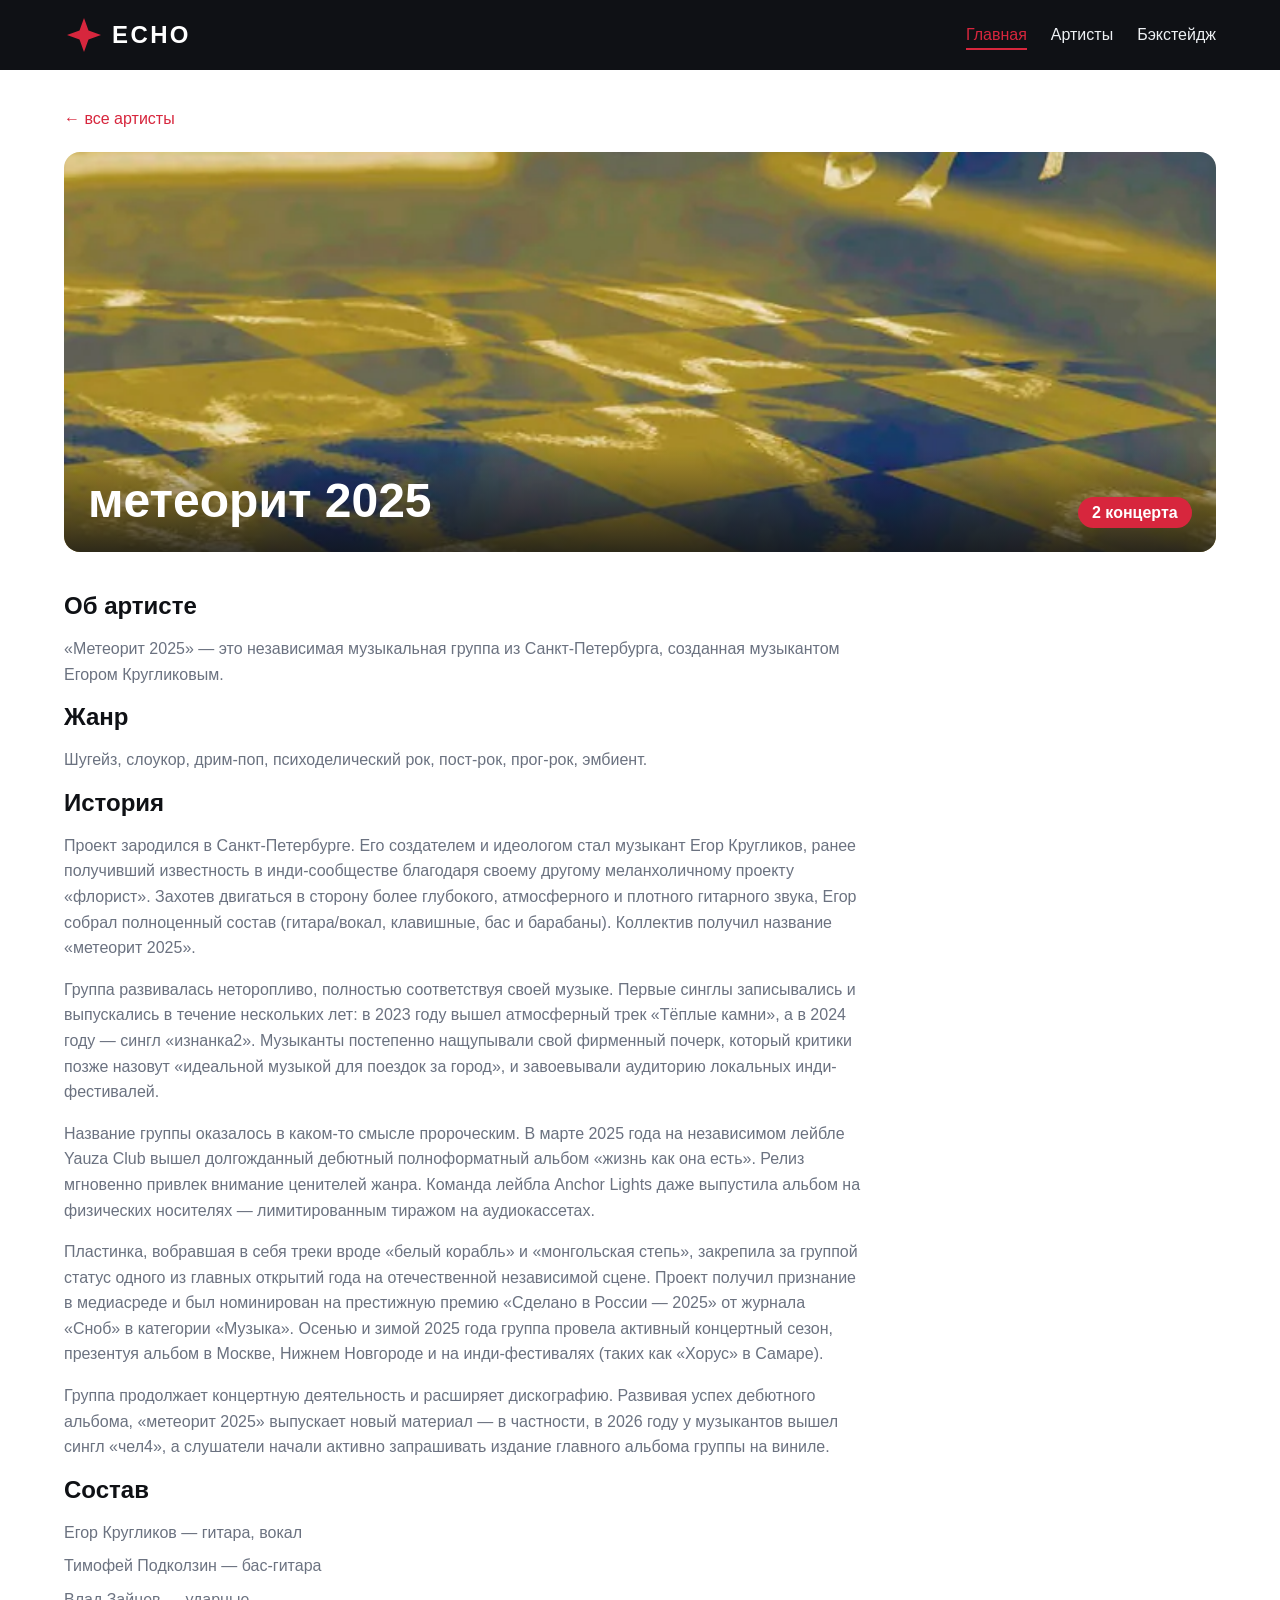
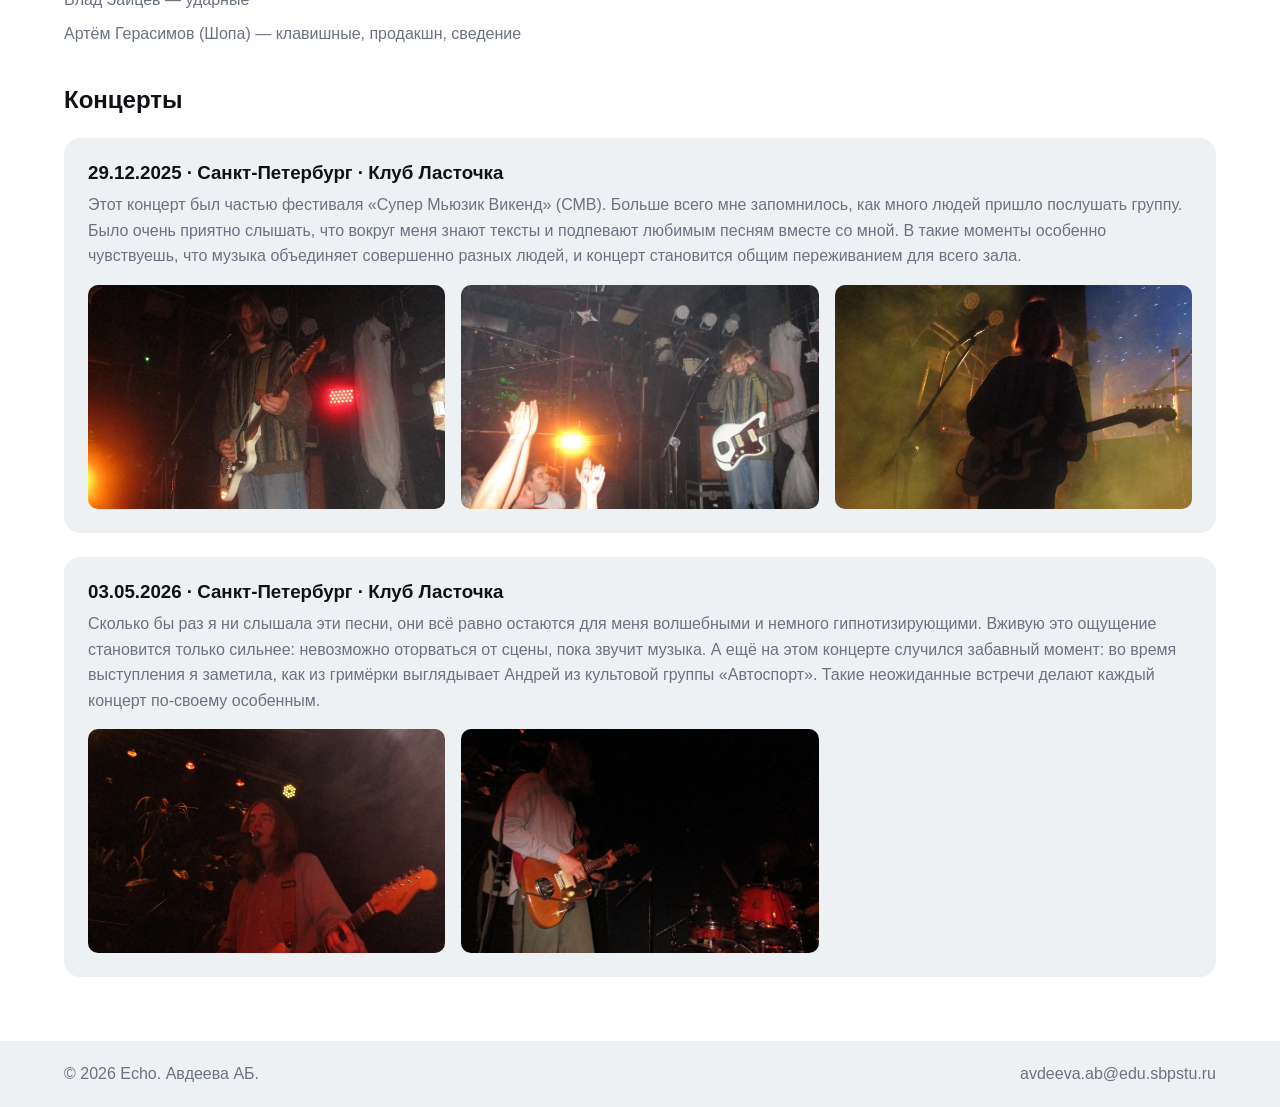
==== meteorit.html @ aa83af57 "Add files via upload" ====
<!DOCTYPE html>
<html lang="ru">

<head>
    <meta charset="UTF-8">
    <meta name="viewport" content="width=device-width, initial-scale=1.0">
    <title>метеорит 2025 — концертный дневник</title>
    <link rel="stylesheet" href="style.css">
    <link rel="stylesheet" href="logo.css">
</head>

<body>

    <header class="header">
        <div class="container header__inner">
            <a href="index.html" class="logo" aria-label="На главную">
                <span class="logo__icon"></span>
                <span class="logo__text">ECHO</span>
            </a>

            <nav class="nav">
                <ul class="nav__list">
                    <li><a href="index.html" class="nav__link nav__link_active">Главная</a></li>
                    <li><a href="artists.html" class="nav__link">Артисты</a></li>
                    <li><a href="backstage.html" class="nav__link">Бэкстейдж</a></li>
                </ul>
            </nav>
        </div>
    </header>

    <main class="main">
        <div class="container">

            <a href="artists.html" class="back">← все артисты</a>

            <section class="profile">
                <img class="profile__img" src="images/meteorit/meteorit.webp" alt="метеорит на сцене">
                <div class="profile__info">
                    <h1 class="profile__name">метеорит 2025</h1>
                    <span class="profile__badge">2 концерта</span>
                </div>
            </section>

            <section class="bio">
                <h2 class="bio__title">Об артисте</h2>
                <p>«Метеорит 2025» — это независимая музыкальная группа из Санкт-Петербурга, созданная музыкантом Егором
                    Кругликовым.</p>

                <h2 class="bio__title">Жанр</h2>
                <p>Шугейз, cлоукор, дрим-поп, психоделический рок, пост-рок, прог-рок, эмбиент.</p>

                <h2 class="bio__title">История</h2>
                <p>Проект зародился в Санкт-Петербурге. Его создателем и идеологом стал музыкант Егор Кругликов, ранее
                    получивший известность в инди-сообществе благодаря своему другому меланхоличному проекту «флорист».
                    Захотев двигаться в сторону более глубокого, атмосферного и плотного гитарного звука, Егор собрал
                    полноценный состав (гитара/вокал, клавишные, бас и барабаны). Коллектив получил название «метеорит
                    2025».</p>
                <p>Группа развивалась неторопливо, полностью соответствуя своей музыке. Первые синглы записывались и
                    выпускались в течение нескольких лет: в 2023 году вышел атмосферный трек «Тёплые камни», а в 2024
                    году — сингл «изнанка2». Музыканты постепенно нащупывали свой фирменный почерк, который критики
                    позже назовут «идеальной музыкой для поездок за город», и завоевывали аудиторию локальных
                    инди-фестивалей.</p>
                <p>Название группы оказалось в каком-то смысле пророческим. В марте 2025 года на независимом лейбле
                    Yauza Club вышел долгожданный дебютный полноформатный альбом «жизнь как она есть». Релиз мгновенно
                    привлек внимание ценителей жанра. Команда лейбла Anchor Lights даже выпустила альбом на физических
                    носителях — лимитированным тиражом на аудиокассетах.</p>
                <p>Пластинка, вобравшая в себя треки вроде «белый корабль» и «монгольская степь», закрепила за группой
                    статус одного из главных открытий года на отечественной независимой сцене. Проект получил признание
                    в медиасреде и был номинирован на престижную премию «Сделано в России — 2025» от журнала «Сноб» в
                    категории «Музыка». Осенью и зимой 2025 года группа провела активный концертный сезон, презентуя
                    альбом в Москве, Нижнем Новгороде и на инди-фестивалях (таких как «Хорус» в Самаре).</p>
                <p>Группа продолжает концертную деятельность и расширяет дискографию. Развивая успех дебютного альбома,
                    «метеорит 2025» выпускает новый материал — в частности, в 2026 году у музыкантов вышел сингл «чел4»,
                    а слушатели начали активно запрашивать издание главного альбома группы на виниле.</p>

                <h2 class="bio__title">Состав</h2>
                <ul class="bio__list">
                    <li>Егор Кругликов — гитара, вокал</li>
                    <li>Тимофей Подколзин — бас-гитара</li>
                    <li>Влад Зайцев — ударные</li>
                    <li>Артём Герасимов (Шопа) — клавишные, продакшн, сведение</li>
                </ul>
            </section>

            <section class="concerts">
                <h2 class="concerts__title">Концерты</h2>

                <article class="concert">
                    <h3 class="concert__title">29.12.2025 · Санкт-Петербург · Клуб Ласточка</h3>
                    <p class="concert__text">Этот концерт был частью фестиваля «Супер Мьюзик Викенд» (СМВ). Больше
                        всего мне запомнилось, как много людей пришло послушать группу. Было очень приятно слышать, что
                        вокруг меня знают тексты и подпевают любимым песням вместе со мной. В такие моменты особенно
                        чувствуешь, что музыка объединяет совершенно разных людей, и концерт становится общим
                        переживанием для всего зала.</p>
                    <div class="concert__photos">
                        <img class="concert__img" src="images/meteorit/29.12/1_1.webp" alt="у микрофона">
                        <img class="concert__img" src="images/meteorit/29.12/1_2.webp" alt="вместе с залом">
                        <img class="concert__img" src="images/meteorit/29.12/1_3.webp" alt="с дымом">
                    </div>
                </article>

                <article class="concert">
                    <h3 class="concert__title">03.05.2026 · Санкт-Петербург · Клуб Ласточка</h3>
                    <p class="concert__text">Сколько бы раз я ни слышала эти песни, они всё равно остаются для меня
                        волшебными и немного гипнотизирующими. Вживую это ощущение становится только сильнее: невозможно
                        оторваться от сцены, пока звучит музыка. А ещё на этом концерте случился забавный момент: во
                        время выступления я заметила, как из гримёрки выглядывает Андрей из культовой группы
                        «Автоспорт». Такие неожиданные встречи делают каждый концерт по-своему особенным.</p>
                    <div class="concert__photos">
                        <img class="concert__img" src="images/meteorit/03.05/1_1.webp" alt="у микрофона">
                        <img class="concert__img" src="images/meteorit/03.05/1_2.webp" alt="сцена">
                    </div>
                </article>

            </section>
        </div>
    </main>
    <footer class="footer">
        <div class="container footer__inner">
            <p>&copy; 2026 Echo. Авдеева АБ.</p>
            <address class="footer__contact">avdeeva.ab@edu.sbpstu.ru</address>
        </div>
    </footer>

    <dialog class="lightbox" id="lightbox">
        <img class="lightbox__img" src="" alt="">
    </dialog>
    <script src="script.js"></script>
</body>

</html>
---- style.css ----
:root {
    --color-dark: #0F1115;
    --color-light: #FFFFFF;
    --color-gray-light: #EEF1F4;
    --color-gray: #6B7280;
    --color-accent: #D7263D;

    --font-xs: 0.875rem;
    --font-s: 1rem;
    --font-m: 1.25rem;
    --font-l: 1.5rem;
    --font-xl: 2rem;
    --font-xxl: 3rem;

    --space-xs: 0.5rem;
    --space-s: 1rem;
    --space-m: 1.5rem;
    --space-l: 2.5rem;
    --section-gap: 5rem;

    --radius: 1rem;
    --radius-small: 0.625rem;
    --border: 0.125rem;

}

/* ===== сброс стандартных отступов ===== */
* {
    margin: 0;
    padding: 0;
    box-sizing: border-box;
}

/* вся страница. шрифт, цвет текста и фона */
body {
    font-family: Arial, sans-serif;
    color: var(--color-dark);
    background: var(--color-light);
    min-height: 100vh;
    display: flex;
    flex-direction: column;
}

/* все ссылки */
a {
    text-decoration: none;
    color: inherit;
}

/* все списки без маркеров */
ul {
    list-style: none;
}

/* контейнер ограничивает ширину контента и центрирует его */
.container {
    max-width: 1200px;
    margin: 0 auto;
    padding: 0 var(--space-m);
}

/* ===== шапка ===== */
.header {
    background: var(--color-dark);
    color: var(--color-light);
    position: sticky;
    top: 0;
    z-index: 50;

}

/* внутренняя часть шапки. лого, меню */
.header__inner {
    display: flex;
    justify-content: space-between;
    /* лого слева, меню справа */
    align-items: center;
    height: 4.375rem;
}




/* ===== меню ===== */
/* список пунктов в меню */
.nav__list {
    display: flex;
    gap: var(--space-m);
}

/* пункт меню. цвет текста и линия снизу */
.nav__link {
    padding: 5px 0;
    color: var(--color-gray-light);
    border-bottom: var(--border) solid transparent;
    /* transition: color 0.2s, border-color 0.2s; */
}

/* пункт меню при наведении и текущая страница */
.nav__link:hover, .nav__link_active {
    color: var(--color-accent);
    border-bottom-color: var(--color-accent);
}

/* ===== основная часть ===== */
.main {
    flex: 1;
    /* занимает всё свободное место, толкая footer вниз */
    padding: var(--space-l) 0;
}

/* заголовок страницы, отступ снизу от текста */
.main h1 {
    margin-bottom: var(--space-m);
}

/* текст в основной части */
.main p {
    color: var(--color-gray);
}



/* на главной убираем верхний отступ, чтобы hero прилегал к шапке */
.main_home {
    padding-top: 0;
}

/* ===== hero ===== */
/* фото на фоне + полупрозрачное затемнение поверх */
.hero {
    min-height: 60vh;
    /* 60% высоты экрана */
    display: flex;
    align-items: center;
    /* текст по центру по вертикали */
    text-align: center;
    background:
        linear-gradient(rgba(15, 17, 21, 0.6), rgba(15, 17, 21, 0.6)),
        url("images/hero.webp") center / cover no-repeat;
    margin-bottom: var(--section-gap);
}

/* заголовок */
.hero .hero__title {
    font-size: var(--font-xxl);
    color: var(--color-light);
    margin-bottom: var(--space-s);
}

/* подпись под заголовком */
.hero .hero__text {
    font-size: var(--font-m);
    color: var(--color-gray-light);
    max-width: 37.5rem;
    margin: 0 auto;
}



/* ===== счётчик ===== */
/* тёмное окошко в цвет шапки, со скруглёнными углами, по центру */
.counter {
    max-width: 16rem;
    margin: 0 auto var(--section-gap);
    padding: var(--space-m);
    border: var(--border) solid var(--color-accent);
    border-radius: var(--radius);
    text-align: center;
}

/* цифра */
.counter .counter__number {
    font-size: var(--font-xxl);
    font-weight: bold;
    color: var(--color-accent);
    line-height: 1;
    margin: var(--space-xs) 0;
    /* отступ от подписей сверху и снизу */
}

/* подпись под цифрой */
.counter .counter__text {
    font-size: var(--font-m);
    color: var(--color-gray);
}



/* ===== почему концерты важны ===== */
/* flow-root: блок "обнимает" фото и не даёт ему вылезти вниз */
.about {
    display: flow-root;
    margin-bottom: var(--section-gap);
}

/* фото слева, текст обтекает его справа и снизу */
.about__img {
    float: left;
    width: 40%;
    margin: 0 var(--space-m) var(--space-s) 0;
    /* отступы справа и снизу до текста */
    border-radius: 15px;
}

.about__img_right {
    float: right;
    margin: 0 0 var(--space-s) var(--space-m);
}

/* заголовок */
.about__title {
    margin-bottom: var(--space-s);
}

/* абзацы */
.about__content p {
    margin-bottom: var(--space-s);
    line-height: 1.6;
}

/* ===== переходы на другие страницы ===== */
.next {
    margin-bottom: var(--section-gap);
}

/* заголовок блока */
.next__title {
    margin-bottom: var(--space-m);
}

/* две карточки рядом */
.next__list {
    display: grid;
    grid-template-columns: repeat(auto-fit, minmax(min(12rem, 100%), 1fr));
    gap: var(--space-m);
}

/* карточка: рамка и скруглённые углы */
.next__card {
    display: block;
    border: var(--border) solid var(--color-gray-light);
    border-radius: var(--radius);
    overflow: hidden;
    /* обрезает углы фото по скруглению */
    /* transition: border-color 0.2s; */
}

/* фото в карточке: одинаковая высота у обеих */
.next__img {
    display: block;
    width: 100%;
    height: 16rem;
    object-fit: cover;
    /* заполняет блок без искажений */
}

/* название */
.next__name {
    padding: var(--space-s) var(--space-m) var(--space-m);
    /* transition: color 0.2s; */
}

/* описание */
.next__text {
    padding: 0 var(--space-m) var(--space-m);
}

/* при наведении: красная рамка и название */
.next__card:hover {
    border-color: var(--color-accent);
}

.next__card:hover .next__name {
    color: var(--color-accent);
}



/* ===== список артистов ===== */
/* карточки друг под другом */
.artists {
    display: flex;
    flex-direction: column;
    gap: var(--space-m);
}

/* карточка: фото, имя и цифра в одну строку */
.artist {
    display: flex;
    align-items: center;
    gap: var(--space-m);
    padding: var(--space-s);
    border: var(--border) solid var(--color-gray-light);
    border-radius: var(--radius);
    /* transition: border-color 0.2s; */
}

/* большое фото */
.artist__img {
    display: block;
    width: 16rem;
    height: 10.5rem;
    object-fit: cover;
    /* заполняет блок без искажений */
    border-radius: var(--radius);
    flex-shrink: 0;
    /* фото не сжимается */
}

/* имя и жанр занимают всё место между фото и цифрой */
/* ???????????????????? */
.artist__info {
    flex: 1;
    min-width: 0;
}

/* имя */
.artist__name {
    font-size: var(--font-l);
    hyphens: auto;
}

/* жанр */
.artist__genre {
    margin-top: var(--space-xs);
}

/* сколько раз была: цифра и подпись под ней */
.artist__count {
    flex-shrink: 0;
    padding: 0 var(--space-s);
    text-align: center;
}

.artist__number {
    display: block;
    font-size: var(--font-xl);
    font-weight: bold;
    color: var(--color-accent);
    line-height: 1;
    /* можно удалить */
}

/* ХЗ ЗАЧЕМ.... это надпись "концерта"*/
.artist__label {
    font-size: var(--font-xs);
    color: var(--color-gray);
}

/* при наведении: красная рамка и имя */
.artist:hover {
    border-color: var(--color-accent);
}

.artist:hover .artist__name {
    color: var(--color-accent);
}



/* ===== страница артиста ===== */
/* ссылка назад */
.back {
    display: inline-block;
    margin-bottom: var(--space-m);
    color: var(--color-accent);
}

.back:hover {
    text-decoration: underline;
}

/* большое фото с именем поверх */
.profile {
    position: relative;
    /* чтобы имя можно было поставить поверх фото */
    border-radius: var(--radius);
    overflow: hidden;
    margin-bottom: var(--space-l);
}

.profile__img {
    display: block;
    width: 100%;
    height: 25rem;
    object-fit: cover;
}

/* полоса внизу фото с затемнением: имя слева, плашка справа */
.profile__info {
    position: absolute;
    left: 0;
    right: 0;
    bottom: 0;
    padding: var(--space-m);
    display: flex;
    justify-content: space-between;
    align-items: flex-end;
    background: linear-gradient(transparent, rgba(15, 17, 21, 0.8));
}

.profile .profile__name {
    font-size: var(--font-xxl);
    color: var(--color-light);
    margin-bottom: 0;
    hyphens: auto;
}

/* красная плашка с числом концертов */
.profile__badge {
    background: var(--color-accent);
    color: var(--color-light);
    padding: 0.4em 0.9em;
    border-radius: var(--radius);
    font-weight: bold;
}

/* об артисте */
.bio {
    max-width: 50rem;
    /* чтобы строки не были слишком длинными */
    margin-bottom: var(--space-l);
}

.bio__title {
    margin-bottom: var(--space-s);
}

.bio p {
    line-height: 1.6;
    margin-bottom: var(--space-s);
}

.bio__list {
    line-height: 1.6;
    margin-bottom: var(--space-s);
    color: var(--color-gray);
}

.bio__list li {
    margin-bottom: var(--space-xs);
}

/* концерты */
.concerts__title {
    margin-bottom: var(--space-m);
}

/* блок одного концерта */
.concert {
    background: var(--color-gray-light);
    border-radius: var(--radius);
    padding: var(--space-m);
    margin-bottom: var(--space-m);
}

.concert__title {
    margin-bottom: var(--space-xs);
}

.concert__text {
    line-height: 1.6;
}

/* фото концерта: три в ряд */
.concert__photos {
    display: grid;
    grid-template-columns: repeat(3, 1fr);
    gap: var(--space-s);
    margin-top: var(--space-s);
}

.concert__img {
    display: block;
    width: 100%;
    height: 14rem;
    object-fit: cover;
    border-radius: var(--radius-small);
}



/* ===== подвал ===== */
/* фон, текст и отступы */
.footer {
    background: var(--color-gray-light);
    color: var(--color-gray);
    padding: var(--space-m) 0;
}

/* внутренняя часть, копирайт и ссылки */
.footer__inner {
    display: flex;
    justify-content: space-between;
    align-items: center;
}

.footer__contact {
    font-style: normal;
}

.footer__contact a:hover {
    color: var(--color-accent);
}



/* ===== увеличенное фото ===== */
/* курсор-лупа над фото концертов */
.concert__img {
    cursor: zoom-in;
}

/* окно: без рамки, со скруглёнными углами, по центру */
.lightbox {
    margin: auto;
    padding: 0;
    border-color: var(--color-accent);
    border-radius: var(--radius);

    cursor: zoom-out;
}

/* затемнение страницы под окном */
.lightbox::backdrop {
    background: rgba(15, 17, 21, 0.8);
}

/* фото целиком, не больше 80% экрана */
.lightbox__img {
    display: block;
    max-width: 80vw;
    max-height: 80vh;
}





/* ===== для узких экранов ===== */
@media (max-width: 35em) {

    /* шапка. лого и меню друг под другом */
    .header__inner {
        flex-direction: column;
        height: auto;
        padding: var(--space-s) var(--space-m);
        gap: var(--space-s);
    }

    /* меню. пункты ближе друг к другу, перенос на другую строку */
    .nav__list {
        gap: var(--space-s);
        flex-wrap: wrap;
        justify-content: center;
    }

    /* подвал. копирайт и ссылки друг под другом */
    .footer__inner {
        flex-direction: column;
        gap: var(--space-xs);
        text-align: center;
    }

    /* hero. текст меньше */
    .hero .hero__title {
        font-size: var(--font-xl);
    }

    .hero .hero__text {
        font-size: var(--space-s);
    }

    /* блок "почему концерты". на телефоне без обтекания, фото сверху */
    .about__img {
        float: none;
        width: 100%;
        margin: 0 0 var(--space-m);
    }


    /* артисты. фото на всю ширину сверху, имя и цифра под ним */
    .artist {
        flex-wrap: wrap;
        gap: var(--space-s);
    }

    .artist__name {
        font-size: var(--font-m);
    }

    .artist__img {
        width: 100%;
        height: 12.5rem;
    }

    /* страница артиста. фото ниже, имя меньше, плашка под именем */
    .profile__img {
        height: 16rem;
    }

    .profile__info {
        flex-direction: column;
        align-items: flex-start;
        gap: var(--space-xs);
        padding: var(--space-m);
    }

    .profile .profile__name {
        font-size: var(--font-l);
    }

    /* фото концерта друг под другом */
    .concert__photos {
        grid-template-columns: 1fr;
    }
        /* название сайта и цифра счётчика меньше */
    .logo__text {
        font-size: var(--font-m);
    }
    .counter .counter__number {
        font-size: var(--font-xl);
    }
}
---- logo.css ----
.logo {
    display: flex;
    align-items: center;
    gap: var(--space-xs);
}

.logo__icon {
    width: 2.5rem;
    height: 2.5rem;
    background: var(--color-accent);
    clip-path: polygon(50% 7.5%, 61.25% 38.75%, 92.5% 50%, 61.25% 61.25%,
            50% 92.5%, 38.75% 61.25%, 7.5% 50%, 38.75% 38.75%);
    transition: transform 0.3s;
}

.logo__text {
    font-size: var(--font-l);
    font-weight: bold;
    letter-spacing: 0.1em;
    color: var(--color-light);
}

.logo:hover .logo__icon {
    transform: rotate(45deg);
}

.logo:hover .logo__text{
    color: var(--color-accent);
}
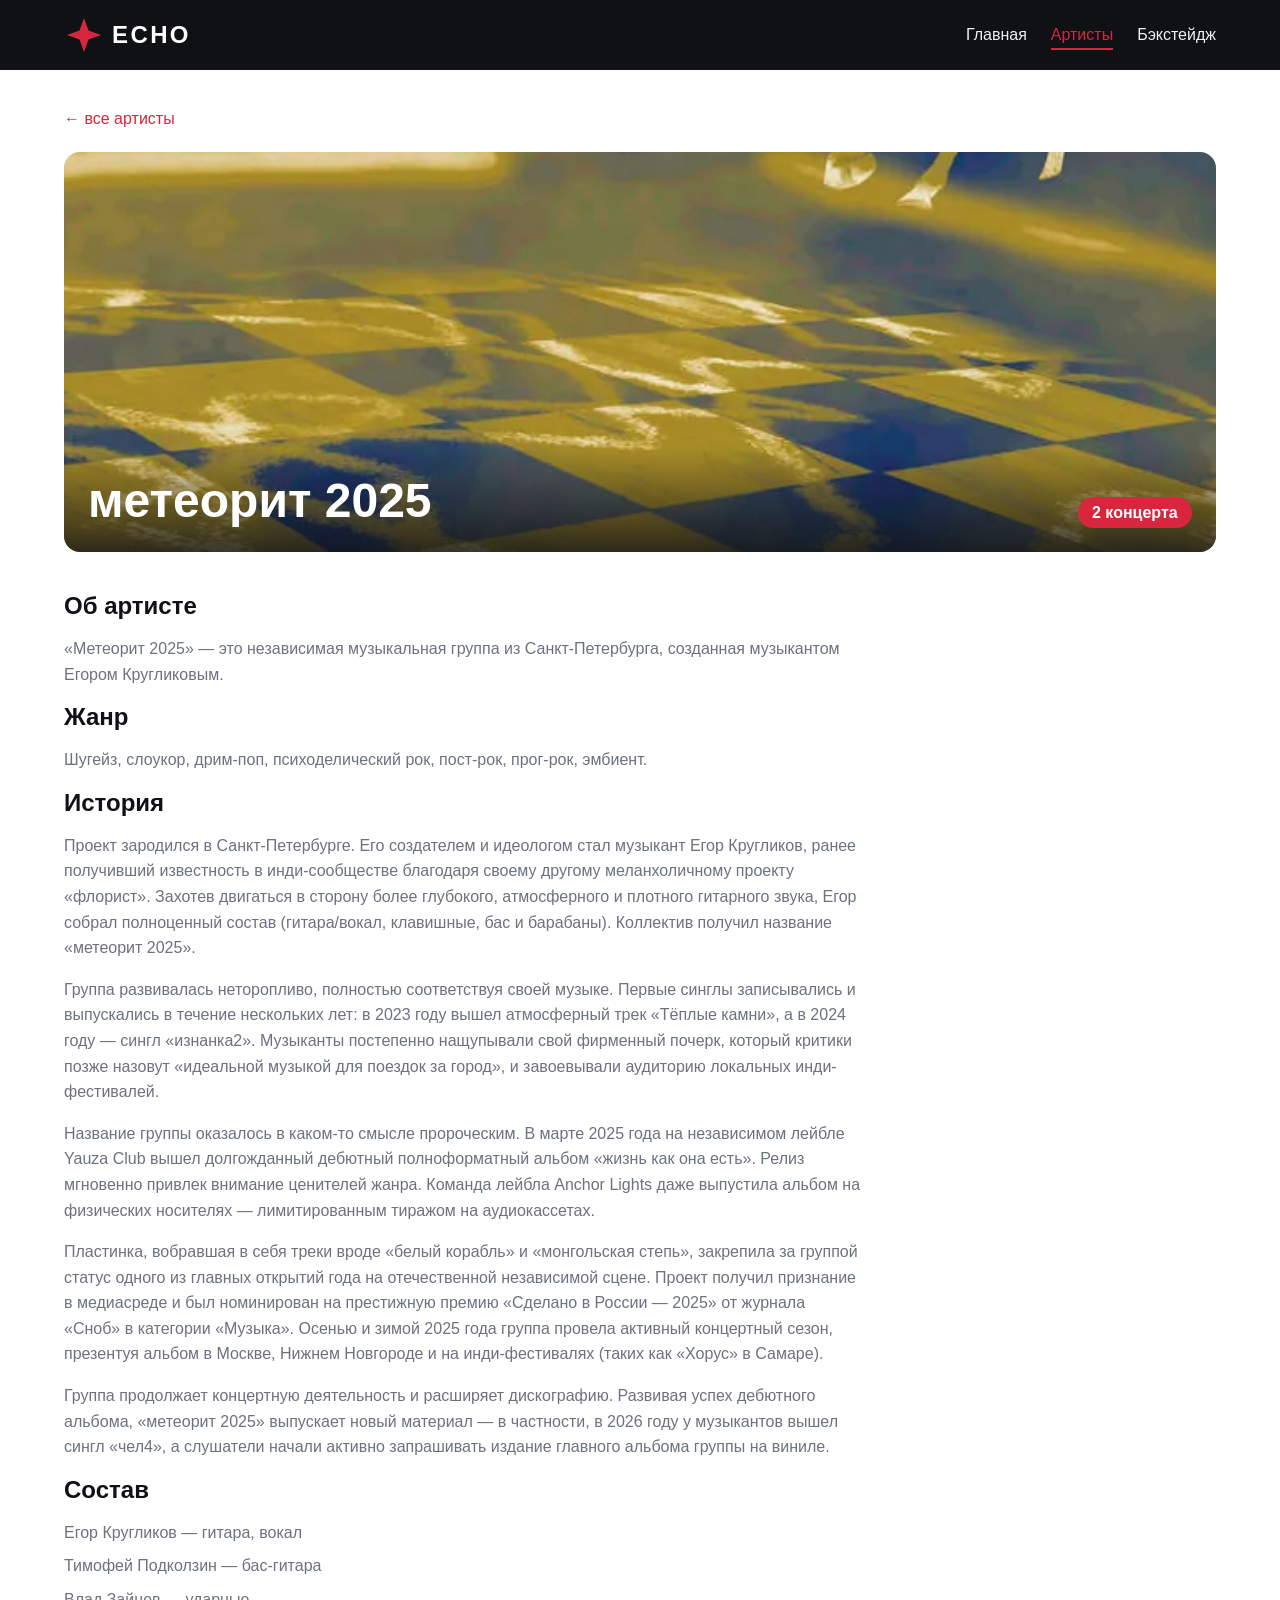
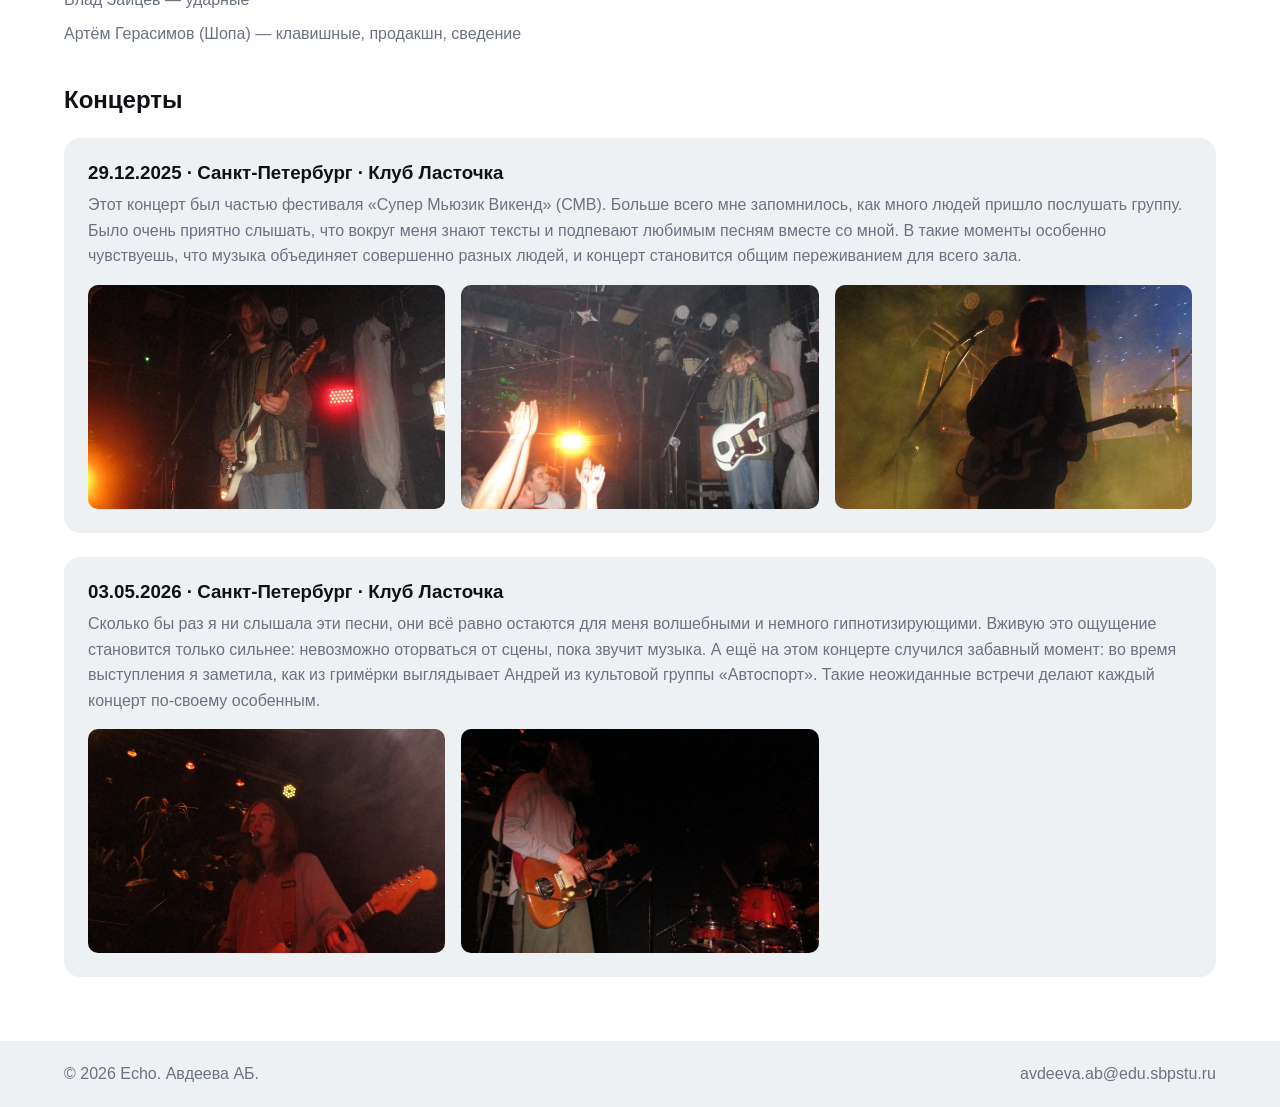
==== commit 4351811d: "Add files via upload" ====
--- a/meteorit.html
+++ b/meteorit.html
@@ -20,8 +20,8 @@
 
             <nav class="nav">
                 <ul class="nav__list">
-                    <li><a href="index.html" class="nav__link nav__link_active">Главная</a></li>
-                    <li><a href="artists.html" class="nav__link">Артисты</a></li>
+                    <li><a href="index.html" class="nav__link">Главная</a></li>
+                    <li><a href="artists.html" class="nav__link nav__link_active">Артисты</a></li>
                     <li><a href="backstage.html" class="nav__link">Бэкстейдж</a></li>
                 </ul>
             </nav>
--- a/style.css
+++ b/style.css
@@ -23,15 +23,13 @@
     --border: 0.125rem;
 
 }
-
-/* ===== сброс стандартных отступов ===== */
 * {
     margin: 0;
     padding: 0;
     box-sizing: border-box;
 }
 
-/* вся страница. шрифт, цвет текста и фона */
+
 body {
     font-family: Arial, sans-serif;
     color: var(--color-dark);
@@ -41,25 +39,23 @@
     flex-direction: column;
 }
 
-/* все ссылки */
+
 a {
     text-decoration: none;
     color: inherit;
 }
-
-/* все списки без маркеров */
 ul {
     list-style: none;
 }
 
-/* контейнер ограничивает ширину контента и центрирует его */
+
 .container {
     max-width: 1200px;
     margin: 0 auto;
     padding: 0 var(--space-m);
 }
 
-/* ===== шапка ===== */
+
 .header {
     background: var(--color-dark);
     color: var(--color-light);
@@ -68,12 +64,9 @@
     z-index: 50;
 
 }
-
-/* внутренняя часть шапки. лого, меню */
 .header__inner {
     display: flex;
     justify-content: space-between;
-    /* лого слева, меню справа */
     align-items: center;
     height: 4.375rem;
 }
@@ -81,74 +74,53 @@
 
 
 
-/* ===== меню ===== */
-/* список пунктов в меню */
 .nav__list {
     display: flex;
     gap: var(--space-m);
 }
-
-/* пункт меню. цвет текста и линия снизу */
 .nav__link {
     padding: 5px 0;
     color: var(--color-gray-light);
     border-bottom: var(--border) solid transparent;
     /* transition: color 0.2s, border-color 0.2s; */
 }
-
-/* пункт меню при наведении и текущая страница */
 .nav__link:hover, .nav__link_active {
     color: var(--color-accent);
     border-bottom-color: var(--color-accent);
 }
 
-/* ===== основная часть ===== */
+
+
 .main {
     flex: 1;
-    /* занимает всё свободное место, толкая footer вниз */
     padding: var(--space-l) 0;
 }
-
-/* заголовок страницы, отступ снизу от текста */
 .main h1 {
     margin-bottom: var(--space-m);
 }
-
-/* текст в основной части */
 .main p {
     color: var(--color-gray);
 }
-
-
-
-/* на главной убираем верхний отступ, чтобы hero прилегал к шапке */
 .main_home {
     padding-top: 0;
 }
 
-/* ===== hero ===== */
-/* фото на фоне + полупрозрачное затемнение поверх */
+
 .hero {
     min-height: 60vh;
-    /* 60% высоты экрана */
     display: flex;
     align-items: center;
-    /* текст по центру по вертикали */
     text-align: center;
     background:
         linear-gradient(rgba(15, 17, 21, 0.6), rgba(15, 17, 21, 0.6)),
         url("images/hero.webp") center / cover no-repeat;
     margin-bottom: var(--section-gap);
 }
-
-/* заголовок */
 .hero .hero__title {
     font-size: var(--font-xxl);
     color: var(--color-light);
     margin-bottom: var(--space-s);
 }
-
-/* подпись под заголовком */
 .hero .hero__text {
     font-size: var(--font-m);
     color: var(--color-gray-light);
@@ -158,8 +130,7 @@
 
 
 
-/* ===== счётчик ===== */
-/* тёмное окошко в цвет шапки, со скруглёнными углами, по центру */
+
 .counter {
     max-width: 16rem;
     margin: 0 auto var(--section-gap);
@@ -168,8 +139,6 @@
     border-radius: var(--radius);
     text-align: center;
 }
-
-/* цифра */
 .counter .counter__number {
     font-size: var(--font-xxl);
     font-weight: bold;
@@ -178,8 +147,6 @@
     margin: var(--space-xs) 0;
     /* отступ от подписей сверху и снизу */
 }
-
-/* подпись под цифрой */
 .counter .counter__text {
     font-size: var(--font-m);
     color: var(--color-gray);
@@ -187,105 +154,75 @@
 
 
 
-/* ===== почему концерты важны ===== */
-/* flow-root: блок "обнимает" фото и не даёт ему вылезти вниз */
+
 .about {
     display: flow-root;
     margin-bottom: var(--section-gap);
 }
-
-/* фото слева, текст обтекает его справа и снизу */
 .about__img {
     float: left;
     width: 40%;
     margin: 0 var(--space-m) var(--space-s) 0;
-    /* отступы справа и снизу до текста */
-    border-radius: 15px;
-}
-
+    border-radius: var(--radius);
+}
 .about__img_right {
     float: right;
     margin: 0 0 var(--space-s) var(--space-m);
 }
-
-/* заголовок */
 .about__title {
     margin-bottom: var(--space-s);
 }
-
-/* абзацы */
 .about__content p {
     margin-bottom: var(--space-s);
     line-height: 1.6;
 }
 
-/* ===== переходы на другие страницы ===== */
+
+
 .next {
     margin-bottom: var(--section-gap);
 }
-
-/* заголовок блока */
 .next__title {
     margin-bottom: var(--space-m);
 }
-
-/* две карточки рядом */
 .next__list {
     display: grid;
     grid-template-columns: repeat(auto-fit, minmax(min(12rem, 100%), 1fr));
     gap: var(--space-m);
 }
-
-/* карточка: рамка и скруглённые углы */
 .next__card {
     display: block;
     border: var(--border) solid var(--color-gray-light);
     border-radius: var(--radius);
     overflow: hidden;
-    /* обрезает углы фото по скруглению */
-    /* transition: border-color 0.2s; */
-}
-
-/* фото в карточке: одинаковая высота у обеих */
+}
 .next__img {
     display: block;
     width: 100%;
     height: 16rem;
     object-fit: cover;
-    /* заполняет блок без искажений */
-}
-
-/* название */
+}
 .next__name {
     padding: var(--space-s) var(--space-m) var(--space-m);
-    /* transition: color 0.2s; */
-}
-
-/* описание */
+}
 .next__text {
     padding: 0 var(--space-m) var(--space-m);
 }
-
-/* при наведении: красная рамка и название */
 .next__card:hover {
     border-color: var(--color-accent);
 }
-
 .next__card:hover .next__name {
     color: var(--color-accent);
 }
 
 
 
-/* ===== список артистов ===== */
-/* карточки друг под другом */
+
 .artists {
     display: flex;
     flex-direction: column;
     gap: var(--space-m);
 }
-
-/* карточка: фото, имя и цифра в одну строку */
 .artist {
     display: flex;
     align-items: center;
@@ -293,101 +230,75 @@
     padding: var(--space-s);
     border: var(--border) solid var(--color-gray-light);
     border-radius: var(--radius);
-    /* transition: border-color 0.2s; */
-}
-
-/* большое фото */
+}
 .artist__img {
     display: block;
     width: 16rem;
     height: 10.5rem;
     object-fit: cover;
-    /* заполняет блок без искажений */
     border-radius: var(--radius);
     flex-shrink: 0;
-    /* фото не сжимается */
-}
-
-/* имя и жанр занимают всё место между фото и цифрой */
-/* ???????????????????? */
+}
 .artist__info {
     flex: 1;
     min-width: 0;
 }
-
-/* имя */
 .artist__name {
     font-size: var(--font-l);
     hyphens: auto;
 }
-
-/* жанр */
 .artist__genre {
     margin-top: var(--space-xs);
 }
-
-/* сколько раз была: цифра и подпись под ней */
 .artist__count {
     flex-shrink: 0;
     padding: 0 var(--space-s);
     text-align: center;
 }
-
 .artist__number {
     display: block;
     font-size: var(--font-xl);
     font-weight: bold;
     color: var(--color-accent);
     line-height: 1;
-    /* можно удалить */
-}
-
-/* ХЗ ЗАЧЕМ.... это надпись "концерта"*/
+}
 .artist__label {
     font-size: var(--font-xs);
     color: var(--color-gray);
 }
-
-/* при наведении: красная рамка и имя */
 .artist:hover {
     border-color: var(--color-accent);
 }
-
 .artist:hover .artist__name {
     color: var(--color-accent);
 }
 
 
 
-/* ===== страница артиста ===== */
-/* ссылка назад */
+
 .back {
     display: inline-block;
     margin-bottom: var(--space-m);
     color: var(--color-accent);
 }
-
 .back:hover {
     text-decoration: underline;
 }
 
-/* большое фото с именем поверх */
+
+
 .profile {
     position: relative;
-    /* чтобы имя можно было поставить поверх фото */
     border-radius: var(--radius);
     overflow: hidden;
     margin-bottom: var(--space-l);
 }
-
 .profile__img {
     display: block;
     width: 100%;
     height: 25rem;
     object-fit: cover;
 }
-
-/* полоса внизу фото с затемнением: имя слева, плашка справа */
 .profile__info {
     position: absolute;
     left: 0;
@@ -399,15 +310,12 @@
     align-items: flex-end;
     background: linear-gradient(transparent, rgba(15, 17, 21, 0.8));
 }
-
 .profile .profile__name {
     font-size: var(--font-xxl);
     color: var(--color-light);
     margin-bottom: 0;
     hyphens: auto;
 }
-
-/* красная плашка с числом концертов */
 .profile__badge {
     background: var(--color-accent);
     color: var(--color-light);
@@ -416,61 +324,49 @@
     font-weight: bold;
 }
 
-/* об артисте */
+
 .bio {
     max-width: 50rem;
-    /* чтобы строки не были слишком длинными */
     margin-bottom: var(--space-l);
 }
-
 .bio__title {
     margin-bottom: var(--space-s);
 }
-
 .bio p {
     line-height: 1.6;
     margin-bottom: var(--space-s);
 }
-
 .bio__list {
     line-height: 1.6;
     margin-bottom: var(--space-s);
     color: var(--color-gray);
 }
-
 .bio__list li {
     margin-bottom: var(--space-xs);
 }
 
-/* концерты */
+
 .concerts__title {
     margin-bottom: var(--space-m);
 }
-
-/* блок одного концерта */
 .concert {
     background: var(--color-gray-light);
     border-radius: var(--radius);
     padding: var(--space-m);
     margin-bottom: var(--space-m);
 }
-
 .concert__title {
     margin-bottom: var(--space-xs);
 }
-
 .concert__text {
     line-height: 1.6;
 }
-
-/* фото концерта: три в ряд */
 .concert__photos {
     display: grid;
     grid-template-columns: repeat(3, 1fr);
     gap: var(--space-s);
     margin-top: var(--space-s);
 }
-
 .concert__img {
     display: block;
     width: 100%;
@@ -481,38 +377,31 @@
 
 
 
-/* ===== подвал ===== */
-/* фон, текст и отступы */
+
 .footer {
     background: var(--color-gray-light);
     color: var(--color-gray);
     padding: var(--space-m) 0;
 }
-
-/* внутренняя часть, копирайт и ссылки */
 .footer__inner {
     display: flex;
     justify-content: space-between;
     align-items: center;
 }
-
 .footer__contact {
     font-style: normal;
 }
-
 .footer__contact a:hover {
     color: var(--color-accent);
 }
 
 
 
-/* ===== увеличенное фото ===== */
-/* курсор-лупа над фото концертов */
+
 .concert__img {
     cursor: zoom-in;
 }
 
-/* окно: без рамки, со скруглёнными углами, по центру */
 .lightbox {
     margin: auto;
     padding: 0;
@@ -521,13 +410,9 @@
 
     cursor: zoom-out;
 }
-
-/* затемнение страницы под окном */
 .lightbox::backdrop {
     background: rgba(15, 17, 21, 0.8);
 }
-
-/* фото целиком, не больше 80% экрана */
 .lightbox__img {
     display: block;
     max-width: 80vw;
@@ -538,32 +423,26 @@
 
 
 
-/* ===== для узких экранов ===== */
 @media (max-width: 35em) {
 
-    /* шапка. лого и меню друг под другом */
     .header__inner {
         flex-direction: column;
         height: auto;
         padding: var(--space-s) var(--space-m);
         gap: var(--space-s);
     }
-
-    /* меню. пункты ближе друг к другу, перенос на другую строку */
     .nav__list {
         gap: var(--space-s);
         flex-wrap: wrap;
         justify-content: center;
     }
 
-    /* подвал. копирайт и ссылки друг под другом */
     .footer__inner {
         flex-direction: column;
         gap: var(--space-xs);
         text-align: center;
     }
 
-    /* hero. текст меньше */
     .hero .hero__title {
         font-size: var(--font-xl);
     }
@@ -572,7 +451,6 @@
         font-size: var(--space-s);
     }
 
-    /* блок "почему концерты". на телефоне без обтекания, фото сверху */
     .about__img {
         float: none;
         width: 100%;
@@ -580,7 +458,6 @@
     }
 
 
-    /* артисты. фото на всю ширину сверху, имя и цифра под ним */
     .artist {
         flex-wrap: wrap;
         gap: var(--space-s);
@@ -595,7 +472,6 @@
         height: 12.5rem;
     }
 
-    /* страница артиста. фото ниже, имя меньше, плашка под именем */
     .profile__img {
         height: 16rem;
     }
@@ -611,11 +487,9 @@
         font-size: var(--font-l);
     }
 
-    /* фото концерта друг под другом */
     .concert__photos {
         grid-template-columns: 1fr;
     }
-        /* название сайта и цифра счётчика меньше */
     .logo__text {
         font-size: var(--font-m);
     }
